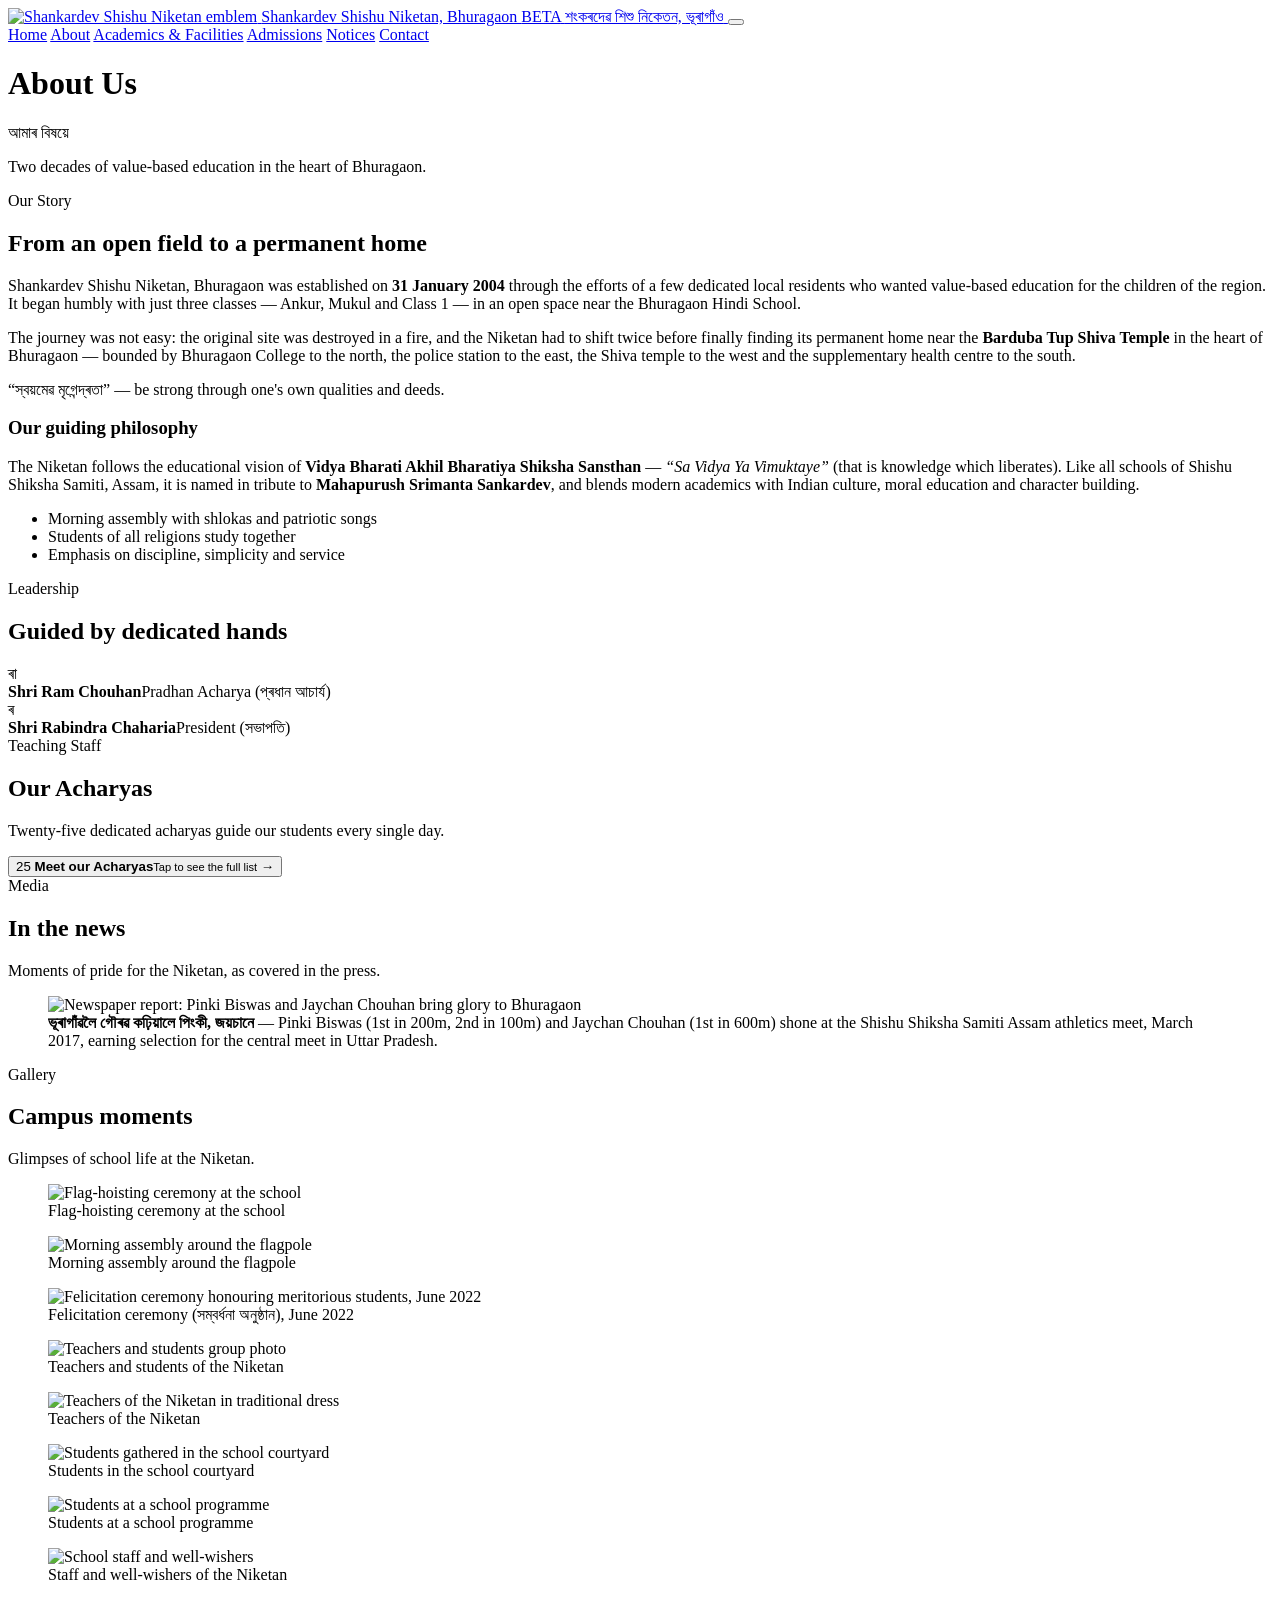
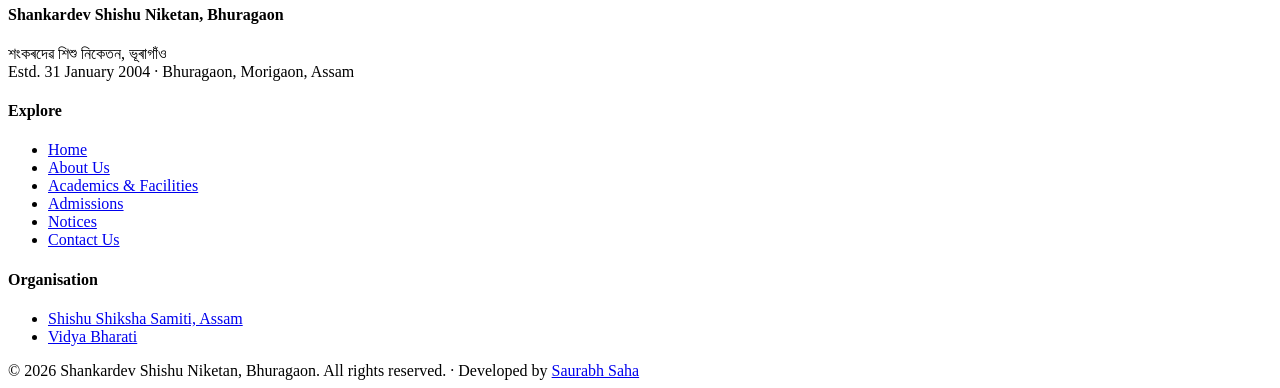
==== about.html @ 1b581ecf "Beta copy: about.html" ====
<!DOCTYPE html>
<html lang="en">
<head>
<meta charset="UTF-8">
<meta name="viewport" content="width=device-width, initial-scale=1.0">
<title>About Us — Shankardev Shishu Niketan, Bhuragaon</title>
<meta name="description" content="History and philosophy of Shankardev Shishu Niketan, Bhuragaon — established 31 January 2004, run by Shishu Shiksha Samiti, Assam.">
<link rel="icon" href="images/logo.png">
<link rel="manifest" href="manifest.json">
<meta name="theme-color" content="#16345f">
<link rel="apple-touch-icon" href="images/icon-apple-touch.png">
<link rel="stylesheet" href="styles.css">
</head>
<body>

<header>
  <div class="hbar">
    <a class="brand" href="index.html">
      <img src="images/logo.png" alt="Shankardev Shishu Niketan emblem">
      <span class="hname">
        <span class="en">Shankardev Shishu Niketan, Bhuragaon <span class="beta-badge">BETA</span></span>
        <span class="as">শংকৰদেৱ শিশু নিকেতন, ভূৰাগাঁও</span>
      </span>
    </a>
    <button id="menuBtn" aria-label="Menu"><span></span><span></span><span></span></button>
    <nav id="nav">
      <a href="index.html">Home</a>
      <a href="about.html" class="active">About</a>
      <a href="academics.html">Academics &amp; Facilities</a>
      <a href="admissions.html">Admissions</a>
      <a href="notices.html">Notices</a>
      <a href="contact.html">Contact</a>
    </nav>
  </div>
</header>

<div class="page-hero">
  <h1>About Us</h1>
  <div class="as">আমাৰ বিষয়ে</div>
  <p class="sub">Two decades of value-based education in the heart of Bhuragaon.</p>
</div>

<section>
  <div class="wrap">
    <div class="kicker">Our Story</div>
    <h2 class="stitle">From an open field to a permanent home</h2>
    <div class="cols">
      <div>
        <p>Shankardev Shishu Niketan, Bhuragaon was established on <b>31 January 2004</b> through the efforts of a few dedicated local residents who wanted value-based education for the children of the region. It began humbly with just three classes — Ankur, Mukul and Class 1 — in an open space near the Bhuragaon Hindi School.</p>
        <p style="margin-top:14px;">The journey was not easy: the original site was destroyed in a fire, and the Niketan had to shift twice before finally finding its permanent home near the <b>Barduba Tup Shiva Temple</b> in the heart of Bhuragaon — bounded by Bhuragaon College to the north, the police station to the east, the Shiva temple to the west and the supplementary health centre to the south.</p>
        <div class="quote">“<span class="as">স্বয়মেৱ মৃগেন্দ্ৰতা</span>” — be strong through one's own qualities and deeds.</div>
      </div>
      <div class="card">
        <h3>Our guiding philosophy</h3>
        <p>The Niketan follows the educational vision of <b>Vidya Bharati Akhil Bharatiya Shiksha Sansthan</b> — <i>“Sa Vidya Ya Vimuktaye”</i> (that is knowledge which liberates). Like all schools of Shishu Shiksha Samiti, Assam, it is named in tribute to <b>Mahapurush Srimanta Sankardev</b>, and blends modern academics with Indian culture, moral education and character building.</p>
        <ul>
          <li>Morning assembly with shlokas and patriotic songs</li>
          <li>Students of all religions study together</li>
          <li>Emphasis on discipline, simplicity and service</li>
        </ul>
      </div>
    </div>
  </div>
</section>

<section class="alt">
  <div class="wrap">
    <div class="kicker">Leadership</div>
    <h2 class="stitle">Guided by dedicated hands</h2>
    <div class="people">
      <div class="person"><div class="avatar">ৰা</div><b>Shri Ram Chouhan</b><span>Pradhan Acharya (প্ৰধান আচাৰ্য)</span></div>
      <div class="person"><div class="avatar">ৰ</div><b>Shri Rabindra Chaharia</b><span>President (সভাপতি)</span></div>
    </div>
  </div>
</section>

<section>
  <div class="wrap">
    <div class="kicker">Teaching Staff</div>
    <h2 class="stitle">Our Acharyas</h2>
    <p class="lede">Twenty-five dedicated acharyas guide our students every single day.</p>
    <button class="staff-box" id="staffBox" aria-haspopup="dialog">
      <span class="staff-count">25</span>
      <span class="staff-text"><b>Meet our Acharyas</b><small>Tap to see the full list</small></span>
      <span class="warrow" aria-hidden="true">&rarr;</span>
    </button>
  </div>
</section>

<div class="modal" id="staffModal" role="dialog" aria-modal="true" aria-label="Our Acharyas" hidden>
  <div class="modal-card">
    <div class="modal-head">
      <h3>Our Acharyas <span class="as">আচাৰ্যসকল</span></h3>
      <button class="modal-x" id="staffClose" aria-label="Close">&times;</button>
    </div>
    <ol class="staff-list">
      <li>Shri Dipankar Das</li>
      <li>Shri Rupam Bora</li>
      <li>Smt. Priyanka Baruah</li>
      <li>Shri Jiten Deka</li>
      <li>Smt. Gitanjali Das</li>
      <li>Shri Manash Kalita</li>
      <li>Smt. Mamoni Saikia</li>
      <li>Shri Bhaskar Hazarika</li>
      <li>Smt. Runjun Bora</li>
      <li>Shri Partha Sarmah</li>
      <li>Smt. Parishmita Deka</li>
      <li>Shri Nayan Barman</li>
      <li>Smt. Bornali Kalita</li>
      <li>Shri Kuldeep Nath</li>
      <li>Smt. Jyotirmoyee Hazarika</li>
      <li>Shri Sanjib Medhi</li>
      <li>Smt. Chandana Sarmah</li>
      <li>Shri Diganta Talukdar</li>
      <li>Smt. Rima Barman</li>
      <li>Shri Rituraj Choudhury</li>
      <li>Smt. Karabi Nath</li>
      <li>Shri Abhijit Kakati</li>
      <li>Shri Mrinal Dutta</li>
      <li>Smt. Pallabi Phukan</li>
      <li>Shri Debajit Gogoi</li>
    </ol>
  </div>
</div>

<section class="alt">
  <div class="wrap">
    <div class="kicker">Media</div>
    <h2 class="stitle">In the news</h2>
    <p class="lede">Moments of pride for the Niketan, as covered in the press.</p>
    <div class="media-grid">
      <figure class="media-card">
        <img src="images/media-sports-2017.jpg" alt="Newspaper report: Pinki Biswas and Jaychan Chouhan bring glory to Bhuragaon" loading="lazy">
        <figcaption><b>ভূৰাগাঁৱলৈ গৌৰৱ কঢ়িয়ালে পিংকী, জয়চানে</b> — Pinki Biswas (1st in 200m, 2nd in 100m) and Jaychan Chouhan (1st in 600m) shone at the Shishu Shiksha Samiti Assam athletics meet, March 2017, earning selection for the central meet in Uttar Pradesh.</figcaption>
      </figure>
    </div>
  </div>
</section>

<section>
  <div class="wrap">
    <div class="kicker">Gallery</div>
    <h2 class="stitle">Campus moments</h2>
    <p class="lede">Glimpses of school life at the Niketan.</p>
    <div class="gallery-grid">
      <figure>
        <img src="images/gallery-1.jpg" alt="Flag-hoisting ceremony at the school" loading="lazy">
        <figcaption>Flag-hoisting ceremony at the school</figcaption>
      </figure>
      <figure>
        <img src="images/gallery-2.jpg" alt="Morning assembly around the flagpole" loading="lazy">
        <figcaption>Morning assembly around the flagpole</figcaption>
      </figure>
      <figure>
        <img src="images/gallery-3.jpg" alt="Felicitation ceremony honouring meritorious students, June 2022" loading="lazy">
        <figcaption>Felicitation ceremony (<span class="as">সম্বর্ধনা অনুষ্ঠান</span>), June 2022</figcaption>
      </figure>
      <figure>
        <img src="images/gallery-4.jpg" alt="Teachers and students group photo" loading="lazy">
        <figcaption>Teachers and students of the Niketan</figcaption>
      </figure>
      <figure>
        <img src="images/gallery-5.jpg" alt="Teachers of the Niketan in traditional dress" loading="lazy">
        <figcaption>Teachers of the Niketan</figcaption>
      </figure>
      <figure>
        <img src="images/gallery-6.jpg" alt="Students gathered in the school courtyard" loading="lazy">
        <figcaption>Students in the school courtyard</figcaption>
      </figure>
      <figure>
        <img src="images/gallery-7.jpg" alt="Students at a school programme" loading="lazy">
        <figcaption>Students at a school programme</figcaption>
      </figure>
      <figure>
        <img src="images/gallery-8.jpg" alt="School staff and well-wishers" loading="lazy">
        <figcaption>Staff and well-wishers of the Niketan</figcaption>
      </figure>
    </div>
  </div>
</section>

<footer>
  <div class="wrap">
    <div>
      <h4>Shankardev Shishu Niketan, Bhuragaon</h4>
      <p><span class="as">শংকৰদেৱ শিশু নিকেতন, ভূৰাগাঁও</span><br>
      Estd. 31 January 2004 · Bhuragaon, Morigaon, Assam</p>
    </div>
    <div>
      <h4>Explore</h4>
      <ul>
        <li><a href="index.html">Home</a></li>
        <li><a href="about.html">About Us</a></li>
        <li><a href="academics.html">Academics &amp; Facilities</a></li>
        <li><a href="admissions.html">Admissions</a></li>
        <li><a href="notices.html">Notices</a></li>
        <li><a href="contact.html">Contact Us</a></li>
      </ul>
    </div>
    <div>
      <h4>Organisation</h4>
      <ul>
        <li><a href="https://sssassam.com/" target="_blank" rel="noopener">Shishu Shiksha Samiti, Assam</a></li>
        <li><a href="https://vidyabharti.net/" target="_blank" rel="noopener">Vidya Bharati</a></li>
      </ul>
    </div>
  </div>
  <div class="fbot">
    <span>© 2026 Shankardev Shishu Niketan, Bhuragaon. All rights reserved. · Developed by <a href="https://github.com/sauravhhh" target="_blank" rel="noopener">Saurabh Saha</a></span>
  </div>
</footer>

<script>
var menuBtn=document.getElementById("menuBtn"),nav=document.getElementById("nav");
menuBtn.onclick=function(){
  menuBtn.classList.add("anim");
  var open=nav.classList.toggle("open");
  menuBtn.classList.toggle("open",open);
  if(open){
    var r=menuBtn.getBoundingClientRect();
    nav.style.setProperty("--cx",(r.left+r.width/2)+"px");
    nav.style.setProperty("--cy",(r.top+r.height/2)+"px");
    document.body.style.overflow="hidden";
  }else{document.body.style.overflow="";}
};
nav.querySelectorAll("a").forEach(function(a){a.addEventListener("click",function(){nav.classList.remove("open");menuBtn.classList.remove("open");document.body.style.overflow="";});});
</script>
<script>
if("serviceWorker" in navigator){window.addEventListener("load",()=>navigator.serviceWorker.register("sw.js").catch(()=>{}));}
</script>
<div id="scrollProgress"></div>
<script>
(function(){
  var bar = document.getElementById('scrollProgress');
  function upd(){
    var h = document.documentElement;
    var max = h.scrollHeight - h.clientHeight;
    bar.style.width = (max > 0 ? (h.scrollTop / max) * 100 : 0) + '%';
  }
  window.addEventListener('scroll', upd, {passive:true});
  window.addEventListener('resize', upd);
  upd();
})();
</script>
<script>
(function(){
  var box = document.getElementById('staffBox');
  if(!box) return;
  var modal = document.getElementById('staffModal');
  var x = document.getElementById('staffClose');
  function open(){ modal.hidden = false; document.body.style.overflow = 'hidden'; x.focus(); }
  function close(){ modal.hidden = true; document.body.style.overflow = ''; box.focus(); }
  box.addEventListener('click', open);
  x.addEventListener('click', close);
  modal.addEventListener('click', function(e){ if(e.target === modal) close(); });
  document.addEventListener('keydown', function(e){ if(e.key === 'Escape' && !modal.hidden) close(); });
})();
</script>
</body>
</html>
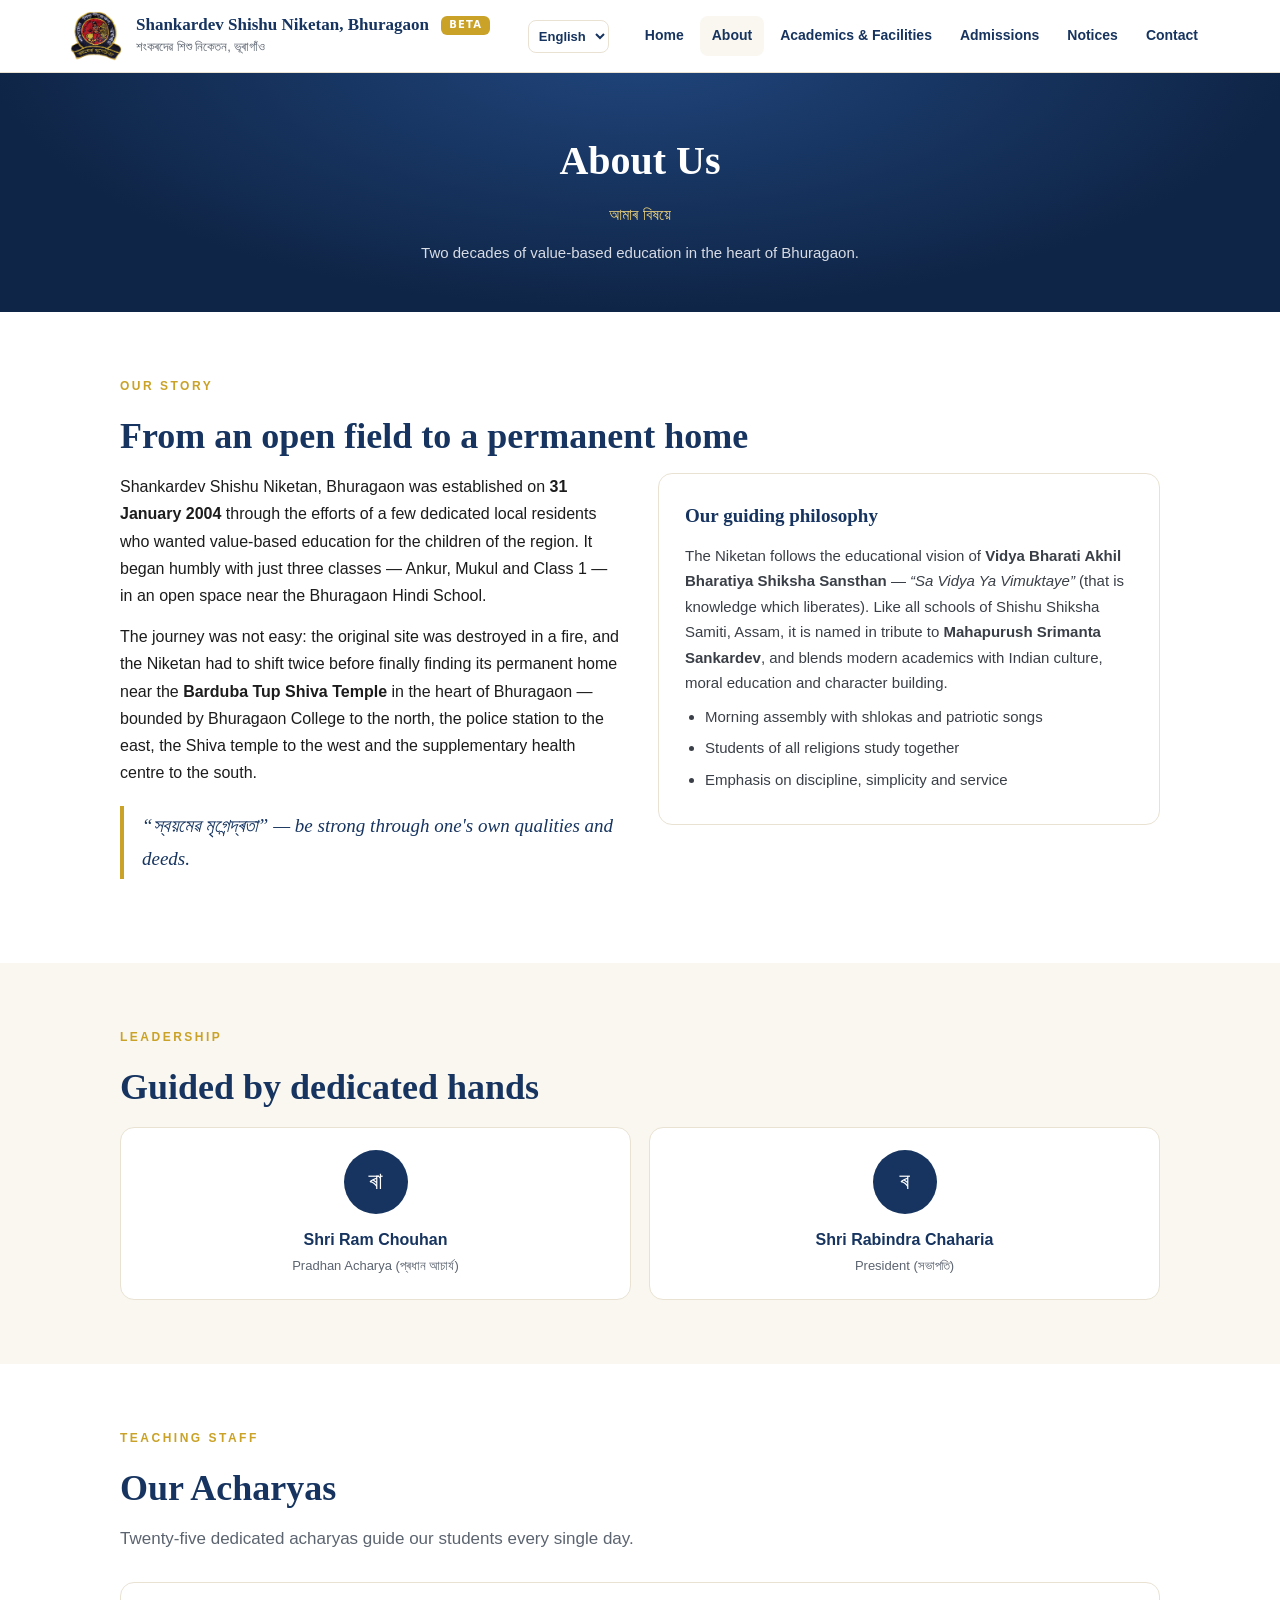
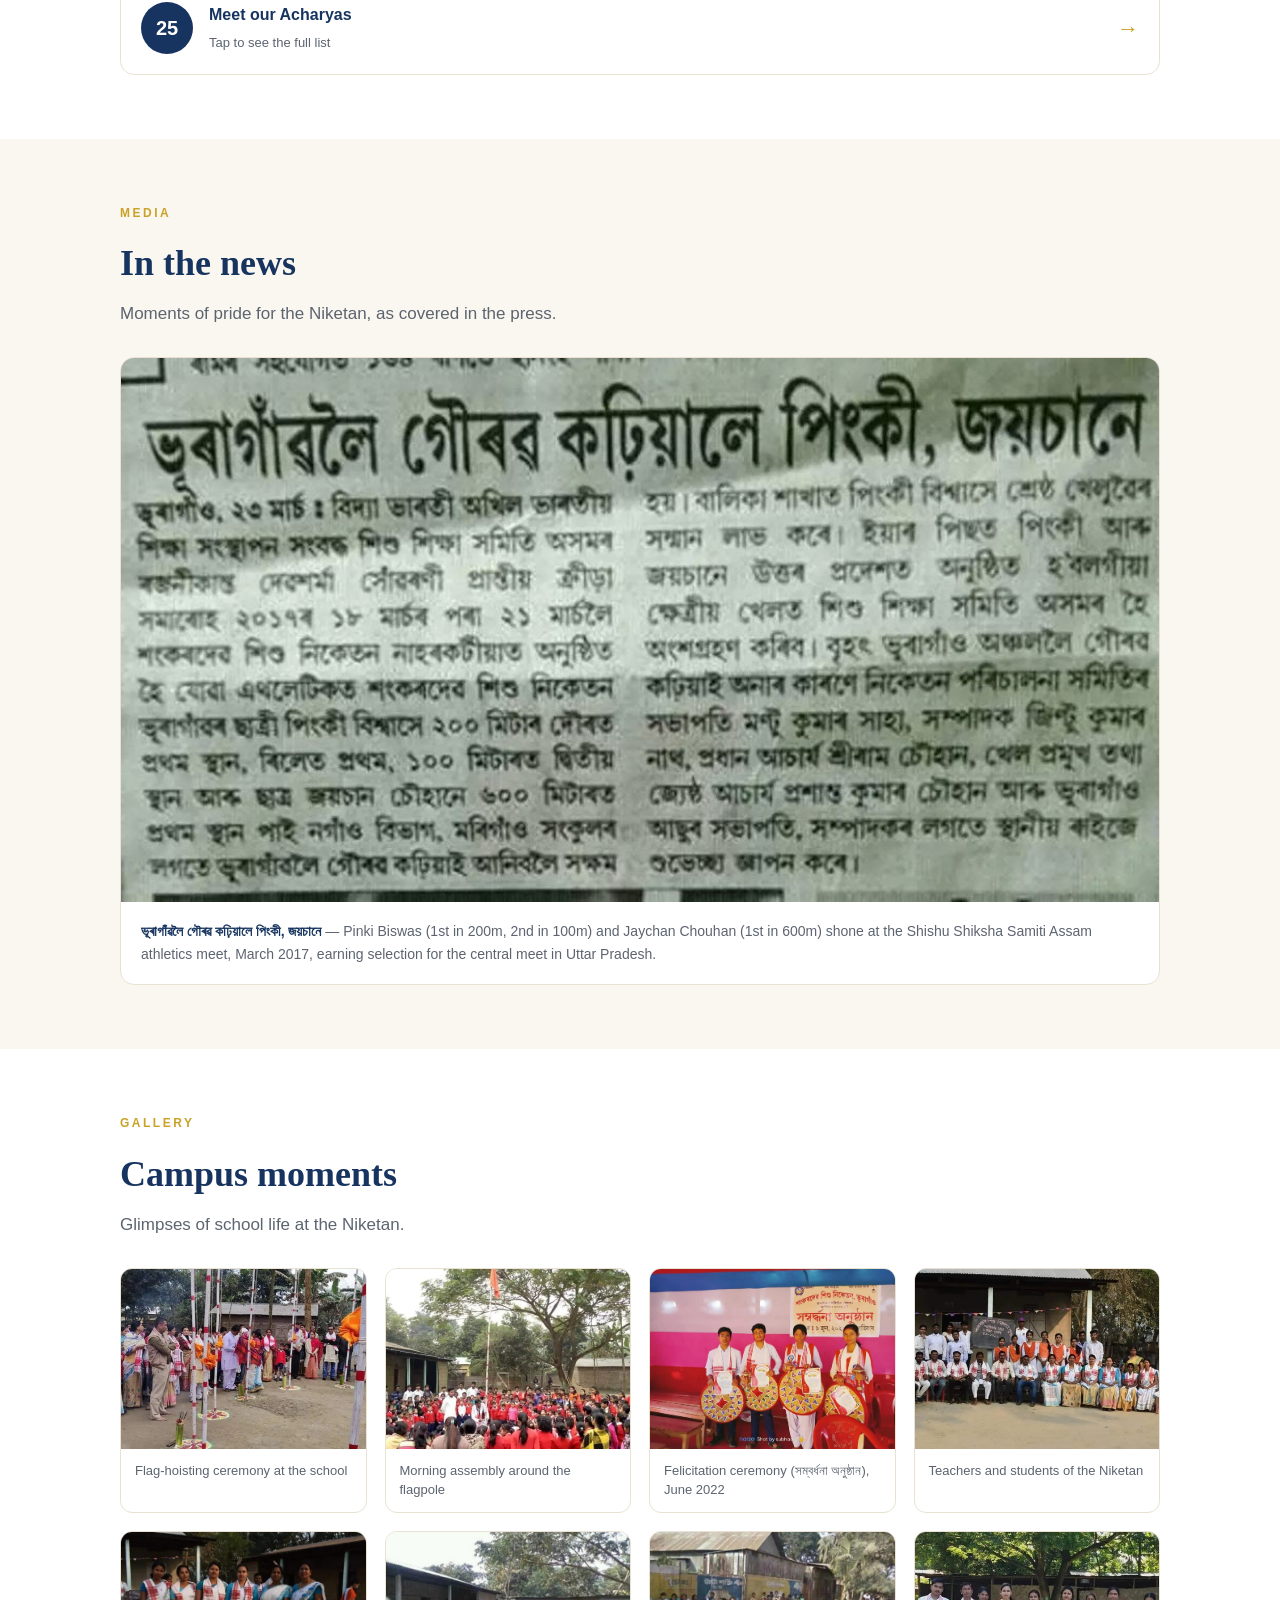
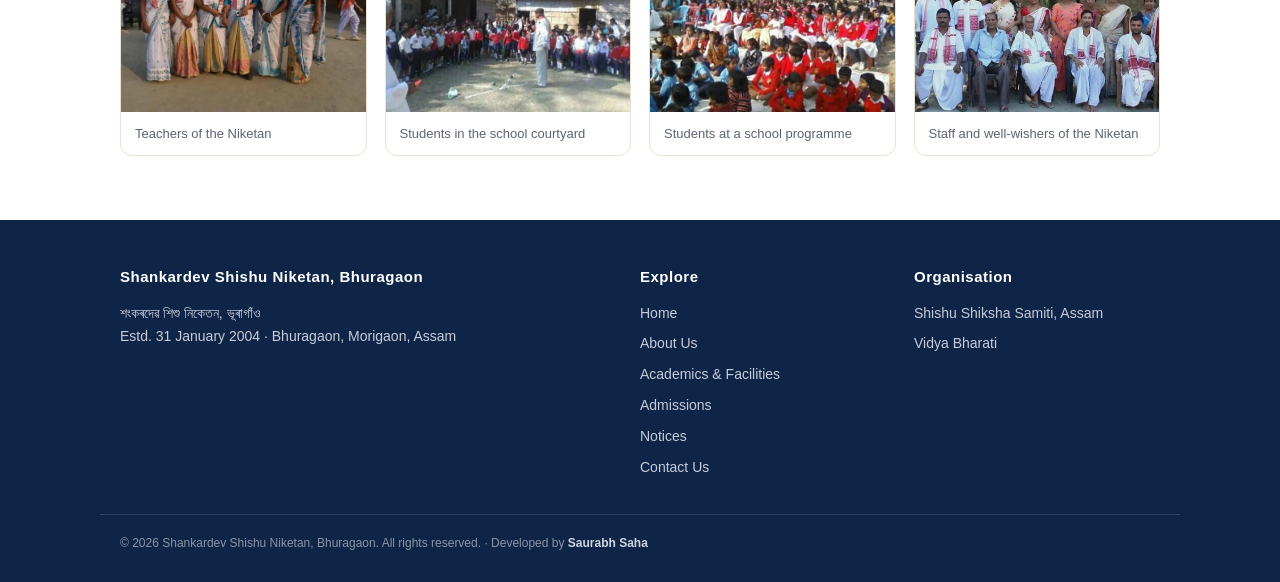
==== commit 43287c14: "Beta i18n: about.html" ====
--- a/about.html
+++ b/about.html
@@ -22,28 +22,29 @@
         <span class="as">শংকৰদেৱ শিশু নিকেতন, ভূৰাগাঁও</span>
       </span>
     </a>
+    <select id="langSel" aria-label="Language"><option value="en">English</option><option value="as">অসমীয়া</option><option value="bn">বাংলা</option><option value="hi">हिन्दी</option></select>
     <button id="menuBtn" aria-label="Menu"><span></span><span></span><span></span></button>
     <nav id="nav">
-      <a href="index.html">Home</a>
-      <a href="about.html" class="active">About</a>
-      <a href="academics.html">Academics &amp; Facilities</a>
-      <a href="admissions.html">Admissions</a>
-      <a href="notices.html">Notices</a>
-      <a href="contact.html">Contact</a>
+      <a href="index.html" data-i18n="nav_home">Home</a>
+      <a href="about.html" class="active" data-i18n="nav_about">About</a>
+      <a href="academics.html" data-i18n="nav_academics">Academics &amp; Facilities</a>
+      <a href="admissions.html" data-i18n="nav_admissions">Admissions</a>
+      <a href="notices.html" data-i18n="nav_notices">Notices</a>
+      <a href="contact.html" data-i18n="nav_contact">Contact</a>
     </nav>
   </div>
 </header>
 
 <div class="page-hero">
-  <h1>About Us</h1>
+  <h1 data-i18n="pg_about">About Us</h1>
   <div class="as">আমাৰ বিষয়ে</div>
   <p class="sub">Two decades of value-based education in the heart of Bhuragaon.</p>
 </div>
 
 <section>
   <div class="wrap">
-    <div class="kicker">Our Story</div>
-    <h2 class="stitle">From an open field to a permanent home</h2>
+    <div class="kicker" data-i18n="k_story">Our Story</div>
+    <h2 class="stitle" data-i18n="t_story">From an open field to a permanent home</h2>
     <div class="cols">
       <div>
         <p>Shankardev Shishu Niketan, Bhuragaon was established on <b>31 January 2004</b> through the efforts of a few dedicated local residents who wanted value-based education for the children of the region. It began humbly with just three classes — Ankur, Mukul and Class 1 — in an open space near the Bhuragaon Hindi School.</p>
@@ -65,8 +66,8 @@
 
 <section class="alt">
   <div class="wrap">
-    <div class="kicker">Leadership</div>
-    <h2 class="stitle">Guided by dedicated hands</h2>
+    <div class="kicker" data-i18n="k_leadership">Leadership</div>
+    <h2 class="stitle" data-i18n="t_leadership">Guided by dedicated hands</h2>
     <div class="people">
       <div class="person"><div class="avatar">ৰা</div><b>Shri Ram Chouhan</b><span>Pradhan Acharya (প্ৰধান আচাৰ্য)</span></div>
       <div class="person"><div class="avatar">ৰ</div><b>Shri Rabindra Chaharia</b><span>President (সভাপতি)</span></div>
@@ -76,8 +77,8 @@
 
 <section>
   <div class="wrap">
-    <div class="kicker">Teaching Staff</div>
-    <h2 class="stitle">Our Acharyas</h2>
+    <div class="kicker" data-i18n="k_staff">Teaching Staff</div>
+    <h2 class="stitle" data-i18n="t_staff">Our Acharyas</h2>
     <p class="lede">Twenty-five dedicated acharyas guide our students every single day.</p>
     <button class="staff-box" id="staffBox" aria-haspopup="dialog">
       <span class="staff-count">25</span>
@@ -125,8 +126,8 @@
 
 <section class="alt">
   <div class="wrap">
-    <div class="kicker">Media</div>
-    <h2 class="stitle">In the news</h2>
+    <div class="kicker" data-i18n="k_media">Media</div>
+    <h2 class="stitle" data-i18n="t_media">In the news</h2>
     <p class="lede">Moments of pride for the Niketan, as covered in the press.</p>
     <div class="media-grid">
       <figure class="media-card">
@@ -139,8 +140,8 @@
 
 <section>
   <div class="wrap">
-    <div class="kicker">Gallery</div>
-    <h2 class="stitle">Campus moments</h2>
+    <div class="kicker" data-i18n="k_gallery">Gallery</div>
+    <h2 class="stitle" data-i18n="t_gallery">Campus moments</h2>
     <p class="lede">Glimpses of school life at the Niketan.</p>
     <div class="gallery-grid">
       <figure>
@@ -187,18 +188,18 @@
       Estd. 31 January 2004 · Bhuragaon, Morigaon, Assam</p>
     </div>
     <div>
-      <h4>Explore</h4>
+      <h4 data-i18n="foot_explore">Explore</h4>
       <ul>
-        <li><a href="index.html">Home</a></li>
-        <li><a href="about.html">About Us</a></li>
-        <li><a href="academics.html">Academics &amp; Facilities</a></li>
-        <li><a href="admissions.html">Admissions</a></li>
-        <li><a href="notices.html">Notices</a></li>
-        <li><a href="contact.html">Contact Us</a></li>
+        <li><a href="index.html" data-i18n="nav_home">Home</a></li>
+        <li><a href="about.html" data-i18n="foot_about_us">About Us</a></li>
+        <li><a href="academics.html" data-i18n="nav_academics">Academics &amp; Facilities</a></li>
+        <li><a href="admissions.html" data-i18n="nav_admissions">Admissions</a></li>
+        <li><a href="notices.html" data-i18n="nav_notices">Notices</a></li>
+        <li><a href="contact.html" data-i18n="foot_contact_us">Contact Us</a></li>
       </ul>
     </div>
     <div>
-      <h4>Organisation</h4>
+      <h4 data-i18n="foot_org">Organisation</h4>
       <ul>
         <li><a href="https://sssassam.com/" target="_blank" rel="noopener">Shishu Shiksha Samiti, Assam</a></li>
         <li><a href="https://vidyabharti.net/" target="_blank" rel="noopener">Vidya Bharati</a></li>
@@ -206,7 +207,7 @@
     </div>
   </div>
   <div class="fbot">
-    <span>© 2026 Shankardev Shishu Niketan, Bhuragaon. All rights reserved. · Developed by <a href="https://github.com/sauravhhh" target="_blank" rel="noopener">Saurabh Saha</a></span>
+    <span>© 2026 Shankardev Shishu Niketan, Bhuragaon. All rights reserved. · <span data-i18n="foot_dev">Developed by</span> <a href="https://github.com/sauravhhh" target="_blank" rel="noopener">Saurabh Saha</a></span>
   </div>
 </footer>
 
@@ -256,5 +257,6 @@
   document.addEventListener('keydown', function(e){ if(e.key === 'Escape' && !modal.hidden) close(); });
 })();
 </script>
+<script src="i18n.js"></script>
 </body>
 </html>
--- a/styles.css
+++ b/styles.css
@@ -0,0 +1,267 @@
+:root{
+  --navy:#16345f; --navy-dark:#0f2547; --gold:#c9a227; --gold-light:#e8cf7a;
+  --cream:#faf7f0; --ink:#1c1c1c; --muted:#5c6470; --line:#e9e2d3;
+}
+*{margin:0;padding:0;box-sizing:border-box;-webkit-tap-highlight-color:transparent;}
+html{scroll-behavior:smooth;}
+body{font-family:-apple-system,BlinkMacSystemFont,"Segoe UI",Roboto,"Noto Sans",Helvetica,Arial,sans-serif;color:var(--ink);line-height:1.7;background:#fff;}
+h1,h2,h3,.serif{font-family:Georgia,"Times New Roman","Noto Serif",serif;}
+.as{font-family:"Noto Sans Bengali","Noto Sans",sans-serif;}
+a{color:inherit;}
+.wrap{max-width:1080px;margin:0 auto;padding:0 20px;}
+
+/* header */
+header{position:sticky;top:0;z-index:50;background:#fff;border-bottom:1px solid var(--line);}
+.hbar{display:flex;align-items:center;gap:14px;padding:10px 20px;max-width:1180px;margin:0 auto;}
+.brand{display:flex;align-items:center;gap:14px;text-decoration:none;flex:1;min-width:0;}
+.brand img{width:52px;height:52px;object-fit:contain;flex-shrink:0;}
+.hname{min-width:0;}
+.hname .en{display:block;font-family:Georgia,serif;font-weight:700;font-size:17px;color:var(--navy);line-height:1.25;white-space:nowrap;overflow:hidden;text-overflow:ellipsis;}
+.hname .as{display:block;font-size:13px;color:var(--muted);}
+nav{display:flex;gap:4px;}
+nav a{text-decoration:none;font-size:14px;font-weight:600;color:var(--navy);padding:8px 12px;border-radius:8px;white-space:nowrap;}
+nav a:hover{background:var(--cream);}
+nav a.active{background:var(--cream);}
+#menuBtn{display:none;background:none;border:1px solid var(--line);border-radius:8px;width:42px;height:36px;cursor:pointer;position:relative;z-index:2;}
+#menuBtn span{position:absolute;left:10px;right:10px;height:2px;background:var(--navy);border-radius:2px;}
+#menuBtn span:nth-child(1){top:11px;}
+#menuBtn span:nth-child(2){top:17px;}
+#menuBtn span:nth-child(3){top:23px;}
+/* staged morph, Lottie-style: bars converge to center, then bloom into an X.
+   Animations are gated behind .anim so nothing plays on page load. */
+#menuBtn.anim span:nth-child(1){animation:mbTopClose .55s ease-in-out forwards;}
+#menuBtn.anim span:nth-child(2){animation:mbMidClose .55s ease-in-out forwards;}
+#menuBtn.anim span:nth-child(3){animation:mbBotClose .55s ease-in-out forwards;}
+#menuBtn.anim.open span:nth-child(1){animation:mbTopOpen .55s ease-in-out forwards;}
+#menuBtn.anim.open span:nth-child(2){animation:mbMidOpen .55s ease-in-out forwards;}
+#menuBtn.anim.open span:nth-child(3){animation:mbBotOpen .55s ease-in-out forwards;}
+@keyframes mbTopOpen{0%{top:11px;transform:rotate(0deg) scaleX(1);}40%{top:17px;transform:rotate(0deg) scaleX(1);}100%{top:17px;transform:rotate(45deg) scaleX(1.45);}}
+@keyframes mbTopClose{0%{top:17px;transform:rotate(45deg) scaleX(1.45);}60%{top:17px;transform:rotate(0deg) scaleX(1);}100%{top:11px;transform:rotate(0deg) scaleX(1);}}
+@keyframes mbBotOpen{0%{top:23px;transform:rotate(0deg) scaleX(1);}40%{top:17px;transform:rotate(0deg) scaleX(1);}100%{top:17px;transform:rotate(-45deg) scaleX(1.45);}}
+@keyframes mbBotClose{0%{top:17px;transform:rotate(-45deg) scaleX(1.45);}60%{top:17px;transform:rotate(0deg) scaleX(1);}100%{top:23px;transform:rotate(0deg) scaleX(1);}}
+@keyframes mbMidOpen{0%{opacity:1;}40%,100%{opacity:0;}}
+@keyframes mbMidClose{0%,60%{opacity:0;}100%{opacity:1;}}
+#menuBtn.open{border-color:rgba(255,255,255,.4);}
+#menuBtn.open span{background:#fff;}
+@media(max-width:900px){
+  /* circular reveal menu: a circle blooms out from the menu button, links stagger in */
+  nav{position:fixed;inset:0;z-index:1;background:radial-gradient(1200px 600px at 50% -10%,#20457c 0%,var(--navy-dark) 65%);flex-direction:column;justify-content:center;align-items:center;gap:2px;padding:60px 24px;
+    clip-path:circle(0px at var(--cx,calc(100vw - 41px)) var(--cy,40px));
+    -webkit-clip-path:circle(0px at var(--cx,calc(100vw - 41px)) var(--cy,40px));
+    transition:clip-path .7s cubic-bezier(.76,0,.24,1),-webkit-clip-path .7s cubic-bezier(.76,0,.24,1);
+    pointer-events:none;}
+  nav.open{clip-path:circle(150% at var(--cx,calc(100vw - 41px)) var(--cy,40px));
+    -webkit-clip-path:circle(150% at var(--cx,calc(100vw - 41px)) var(--cy,40px));
+    pointer-events:auto;}
+  nav a{color:#fff;font-size:23px;font-family:Georgia,serif;font-weight:400;padding:10px 18px;opacity:0;transform:translateY(16px);transition:opacity .4s ease,transform .4s ease;}
+  nav.open a{opacity:1;transform:translateY(0);}
+  nav.open a:nth-child(1){transition-delay:.28s;}
+  nav.open a:nth-child(2){transition-delay:.34s;}
+  nav.open a:nth-child(3){transition-delay:.40s;}
+  nav.open a:nth-child(4){transition-delay:.46s;}
+  nav.open a:nth-child(5){transition-delay:.52s;}
+  nav.open a:nth-child(6){transition-delay:.58s;}
+  nav.open a:nth-child(7){transition-delay:.64s;}
+  nav a:hover{background:rgba(255,255,255,.1);}
+  nav a.active{background:rgba(201,162,39,.18);color:var(--gold-light);}
+  #menuBtn{display:block;}
+  .hname .en{font-size:15px;white-space:normal;line-height:1.35;}
+}
+
+/* hero (home) */
+.hero{background:radial-gradient(1200px 500px at 50% -10%,#20457c 0%,var(--navy-dark) 60%);color:#fff;text-align:center;padding:16px 20px 22px;position:relative;overflow:hidden;}
+.hero .est{margin-top:0;}
+.hero .cta{margin-top:16px;}
+.hero::before{content:"";position:absolute;inset:0;background:radial-gradient(circle at 20% 80%,rgba(201,162,39,.12),transparent 40%),radial-gradient(circle at 80% 20%,rgba(201,162,39,.10),transparent 40%);}
+.hero img{width:110px;height:110px;object-fit:contain;position:relative;}
+.hero .as{font-size:20px;color:var(--gold-light);margin-top:18px;position:relative;}
+.hero h1{font-size:clamp(30px,5vw,48px);margin:8px 0 6px;position:relative;letter-spacing:.3px;}
+.hero .motto{font-size:16px;color:#d8dce4;position:relative;}
+.hero .motto .as{color:var(--gold-light);font-size:17px;}
+.hero .est{display:inline-block;margin-top:18px;font-size:13px;letter-spacing:1.5px;color:var(--gold-light);border:1px solid rgba(201,162,39,.5);border-radius:20px;padding:6px 18px;position:relative;}
+.cta{margin-top:26px;display:flex;gap:12px;justify-content:center;flex-wrap:wrap;position:relative;}
+.btn{display:inline-block;text-decoration:none;font-weight:700;font-size:15px;padding:12px 28px;border-radius:10px;transition:transform .15s;}
+.btn.gold{background:var(--gold);color:#1c1c1c;}
+.btn.gold:hover{background:var(--gold-light);}
+.btn.ghost{border:1px solid rgba(255,255,255,.55);color:#fff;}
+.btn.ghost:hover{background:rgba(255,255,255,.12);}
+.btn.navy{background:var(--navy);color:#fff;}
+.btn.navy:hover{background:var(--navy-dark);}
+.btn:active{transform:scale(.97);}
+
+/* inner page hero */
+.page-hero{background:radial-gradient(1000px 400px at 50% -10%,#20457c 0%,var(--navy-dark) 65%);color:#fff;text-align:center;padding:54px 20px 46px;}
+.page-hero h1{font-size:clamp(28px,4.5vw,40px);}
+.page-hero .as{color:var(--gold-light);margin-top:6px;font-size:16px;}
+.page-hero .sub{color:#d8dce4;max-width:640px;margin:12px auto 0;font-size:15px;}
+
+/* stats */
+.stats{background:var(--gold);color:#1c1c1c;}
+.stats .wrap{display:grid;grid-template-columns:repeat(4,1fr);text-align:center;}
+.stat{padding:22px 8px;border-left:1px solid rgba(0,0,0,.12);}
+.stat:first-child{border-left:none;}
+.stat b{display:block;font-family:Georgia,serif;font-size:clamp(22px,3.4vw,34px);}
+.stat span{font-size:12px;letter-spacing:1px;text-transform:uppercase;font-weight:600;opacity:.75;}
+@media(max-width:640px){.stats .wrap{grid-template-columns:repeat(2,1fr);}.stat:nth-child(3){border-left:none;}.stat{border-top:1px solid rgba(0,0,0,.12);}.stat:nth-child(-n+2){border-top:none;}}
+
+section{padding:64px 0;}
+section.alt{background:var(--cream);}
+.kicker{font-size:12px;letter-spacing:2.5px;text-transform:uppercase;color:var(--gold);font-weight:700;margin-bottom:10px;}
+h2.stitle{font-size:clamp(26px,4vw,36px);color:var(--navy);margin-bottom:6px;}
+.lede{font-size:17px;color:var(--muted);max-width:720px;margin-bottom:28px;}
+.cols{display:grid;grid-template-columns:1fr 1fr;gap:36px;align-items:start;}
+@media(max-width:760px){.cols{grid-template-columns:1fr;}}
+.card{background:#fff;border:1px solid var(--line);border-radius:14px;padding:26px;}
+
+/* media subsection */
+.media-grid{display:grid;grid-template-columns:repeat(auto-fit,minmax(280px,1fr));gap:24px;margin-top:22px;}
+.media-card{margin:0;background:#fff;border:1px solid var(--line);border-radius:14px;overflow:hidden;}
+.media-card img{display:block;width:100%;height:auto;}
+.media-card figcaption{padding:18px 20px;font-size:14px;color:var(--muted);line-height:1.65;}
+.media-card figcaption b{color:var(--navy);}
+
+/* gallery subsection */
+.gallery-grid{display:grid;grid-template-columns:repeat(auto-fit,minmax(220px,1fr));gap:18px;margin-top:22px;}
+.gallery-grid figure{margin:0;background:#fff;border:1px solid var(--line);border-radius:12px;overflow:hidden;}
+.gallery-grid img{display:block;width:100%;height:180px;object-fit:cover;}
+.gallery-grid figcaption{padding:12px 14px;font-size:13px;color:var(--muted);line-height:1.5;}
+section.alt .card{box-shadow:0 4px 18px rgba(22,52,95,.06);}
+.card h3{font-size:19px;color:var(--navy);margin-bottom:10px;}
+.card p,.card li{font-size:15px;color:#3a3f47;}
+.card ul{padding-left:20px;margin-top:8px;}
+.card li{margin-bottom:6px;}
+.card .more{display:inline-block;margin-top:14px;font-weight:700;font-size:14px;color:var(--navy);text-decoration:none;}
+.card .more:hover{color:var(--gold);}
+.quote{border-left:4px solid var(--gold);padding:4px 0 4px 18px;margin:20px 0;font-family:Georgia,serif;font-size:19px;color:var(--navy);font-style:italic;}
+.people{display:grid;grid-template-columns:repeat(auto-fit,minmax(220px,1fr));gap:18px;margin-top:8px;}
+.person{background:#fff;border:1px solid var(--line);border-radius:14px;padding:22px;text-align:center;}
+.person .avatar{width:64px;height:64px;border-radius:50%;background:var(--navy);color:#fff;display:flex;align-items:center;justify-content:center;font-family:Georgia,serif;font-size:24px;margin:0 auto 12px;}
+.person b{font-size:16px;color:var(--navy);}
+.person span{display:block;font-size:13px;color:var(--muted);margin-top:2px;}
+.mapbox{border:1px solid var(--line);border-radius:14px;overflow:hidden;margin-top:8px;}
+.mapbox iframe{width:100%;height:340px;border:0;display:block;}
+.addr{font-size:15px;}
+.addr b{color:var(--navy);}
+.cta-band{background:var(--navy);color:#fff;text-align:center;padding:56px 20px;}
+.cta-band h2{margin-bottom:10px;font-size:clamp(24px,4vw,34px);}
+.cta-band p{color:#d8dce4;max-width:600px;margin:0 auto 24px;}
+footer{background:var(--navy-dark);color:#c6cdd9;padding:44px 0 28px;font-size:14px;}
+footer .wrap{display:grid;grid-template-columns:2fr 1fr 1fr;gap:28px;}
+@media(max-width:760px){footer .wrap{grid-template-columns:1fr;}}
+footer h4{color:#fff;font-size:15px;margin-bottom:12px;letter-spacing:.5px;}
+footer a{color:#c6cdd9;text-decoration:none;}
+footer a:hover{color:var(--gold-light);}
+footer ul{list-style:none;}
+footer li{margin-bottom:7px;}
+.fbot{max-width:1080px;margin:28px auto 0;padding:18px 20px 0;border-top:1px solid rgba(255,255,255,.14);font-size:12px;color:#8b95a7;}
+
+.notice{margin-bottom:18px}
+.motto-band{background:var(--cream);text-align:center;padding:64px 20px;}
+.motto-band .as-big{font-family:Georgia,serif;font-size:clamp(28px,5vw,44px);color:var(--navy);margin:10px 0 14px;}
+.motto-band p{color:var(--muted);max-width:560px;margin:0 auto;font-size:16px;font-style:italic;}
+.tcard{background:#fff;border:1px solid var(--line);border-radius:14px;padding:24px;}
+.tcard .tquote{font-family:Georgia,serif;font-size:16.5px;font-style:italic;color:var(--navy);line-height:1.65;}
+.tcard .twho{margin-top:14px;font-size:13.5px;color:var(--muted);font-weight:600;}
+.tcard .twho span{display:block;font-weight:400;font-size:12.5px;}
+.pmsg{display:grid;grid-template-columns:120px 1fr;gap:28px;align-items:start;margin-top:8px;}
+@media(max-width:640px){.pmsg{grid-template-columns:1fr;}}
+.pmsg .avatar{width:110px;height:110px;border-radius:50%;background:var(--navy);color:#fff;display:flex;align-items:center;justify-content:center;font-family:Georgia,serif;font-size:40px;}
+.pmsg .pphoto{width:150px;height:180px;object-fit:cover;object-position:top;border-radius:12px;border:1px solid var(--line);}
+.pmsg blockquote{font-family:Georgia,serif;font-size:17px;line-height:1.75;color:var(--navy);font-style:italic;}
+.pmsg .psign{margin-top:14px;font-size:14px;font-style:normal;font-family:inherit;}
+.pmsg .psign b{color:var(--navy);}
+.psign-sub{margin-top:6px;font-size:14px;color:var(--muted);}
+.ndate{display:inline-block;background:var(--navy);color:#fff;font-size:12.5px;font-weight:600;padding:4px 12px;border-radius:20px;margin-bottom:10px}
+.notice h3{margin-bottom:8px}
+
+/* admission enquiry form — professional */
+.adm-form{max-width:680px;margin:32px auto 0;background:#fff;border:1px solid var(--line);border-radius:6px;padding:40px 44px;box-shadow:0 2px 12px rgba(22,52,95,.05);}
+.adm-form .frow{display:grid;grid-template-columns:1fr 1fr;gap:0 32px;margin:0;}
+.adm-form .frow.full{grid-template-columns:1fr;}
+.adm-form .field{padding:16px 0;border-bottom:1px solid #eef0f2;}
+.adm-form label{display:block;font-size:11px;font-weight:700;color:var(--muted);margin-bottom:8px;letter-spacing:1.4px;text-transform:uppercase;}
+.adm-form label .req{color:#b3261e;}
+.adm-form input,.adm-form select,.adm-form textarea{width:100%;font:inherit;font-size:16px;color:var(--ink);background:transparent;border:none;border-radius:0;padding:4px 0;outline:none;transition:border-color .15s;}
+.adm-form input::placeholder,.adm-form textarea::placeholder{color:#b6bcc4;}
+.adm-form select{cursor:pointer;color:var(--ink);}
+.adm-form select:invalid{color:#b6bcc4;}
+.adm-form .field:focus-within{border-bottom-color:var(--navy);}
+.adm-form .field:focus-within label{color:var(--navy);}
+.adm-form .hp{position:absolute;left:-9999px;top:auto;width:1px;height:1px;overflow:hidden;}
+.adm-form button[type=submit]{width:100%;border:none;cursor:pointer;font:inherit;margin-top:28px;border-radius:6px;}
+.adm-form .fmsg{display:none;margin-top:20px;padding:14px 18px;border-radius:6px;font-size:15px;}
+.adm-form .fmsg.ok{display:block;background:#eef6ee;color:#256b25;border:1px solid #cfe6cf;}
+.adm-form .fmsg.err{display:block;background:#fdf0ef;color:#b3261e;border:1px solid #f3c9c4;}
+.adm-form button[disabled]{opacity:.6;cursor:wait;}
+@media(max-width:640px){.adm-form{padding:28px 22px;}.adm-form .frow{grid-template-columns:1fr;}}
+
+/* moving notice ticker */
+.ticker{background:var(--navy);color:#fff;overflow:hidden;white-space:nowrap;}
+.ticker-track{display:inline-flex;align-items:center;gap:0;padding:10px 0;animation:tick 12s linear infinite;will-change:transform;}
+.ticker:hover .ticker-track{animation-play-state:paused;}
+.ticker-track a{color:#fff;text-decoration:none;}
+.ticker-track a:hover{text-decoration:underline;}
+.ticker-track>span{display:inline-flex;align-items:center;}
+.titem{padding:0 26px;font-size:14px;font-weight:600;letter-spacing:.3px;}
+.tdot{color:var(--gold);font-size:14px;}
+.pdflink{display:inline-block;margin-top:6px;font-size:14px;font-weight:700;color:var(--navy);text-decoration:none;border:1px solid var(--line);border-radius:8px;padding:8px 16px;background:var(--cream);}
+.pdflink:hover{background:var(--gold-light);}
+.notice .ndate{font-size:12px;letter-spacing:1.5px;text-transform:uppercase;color:var(--gold);font-weight:700;margin-bottom:6px;}
+@keyframes tick{from{transform:translateX(0);}to{transform:translateX(-50%);}}
+@media(prefers-reduced-motion:reduce){.ticker-track{animation:none;}}
+.fbot a{color:#cfd6e2;text-decoration:none;font-weight:600;}
+.fbot a:hover{color:#fff;text-decoration:underline;}
+.weblinks{display:flex;flex-direction:column;gap:12px;margin-top:14px;}
+.weblink{display:flex;align-items:center;gap:14px;text-decoration:none;color:var(--ink);border:1px solid var(--line);border-radius:10px;padding:14px 18px;background:#fff;transition:border-color .15s,box-shadow .15s,transform .15s;}
+.weblink:hover{border-color:var(--navy);box-shadow:0 4px 14px rgba(22,52,95,.08);transform:translateY(-1px);}
+.wicon{display:flex;align-items:center;justify-content:center;width:40px;height:40px;border-radius:50%;background:var(--cream);color:var(--navy);flex-shrink:0;}
+.weblink:hover .wicon{background:var(--navy);color:#fff;}
+.wtext{display:flex;flex-direction:column;flex:1;line-height:1.4;}
+.wtext b{font-size:15px;}
+.wtext small{font-size:12px;color:var(--muted);}
+.warrow{color:var(--muted);font-size:18px;transition:transform .15s;}
+.weblink:hover .warrow{transform:translateX(4px);color:var(--navy);}
+
+#scrollProgress{position:fixed;top:0;left:0;height:3px;width:0;background:var(--gold);z-index:60;}
+
+.glimpses{display:grid;grid-template-columns:repeat(3,1fr);gap:16px;margin-top:20px;}
+.glimpses figure{margin:0;}
+.glimpses img{width:100%;aspect-ratio:4/3;object-fit:cover;border-radius:12px;display:block;box-shadow:0 6px 18px rgba(15,37,71,.12);}
+.glimpses figcaption{font-size:13px;color:var(--muted);margin-top:8px;text-align:center;}
+.staff-box{display:flex;align-items:center;gap:16px;width:100%;text-align:left;background:#fff;border:1px solid var(--line);border-radius:14px;padding:18px 20px;cursor:pointer;margin-top:18px;font:inherit;color:inherit;}
+.staff-box:hover{border-color:var(--gold);}
+.staff-count{width:52px;height:52px;flex:0 0 52px;border-radius:50%;background:var(--navy);color:#fff;display:flex;align-items:center;justify-content:center;font-weight:700;font-size:20px;}
+.staff-text{flex:1;}
+.staff-text b{display:block;color:var(--navy);font-size:16px;}
+.staff-text small{color:var(--muted);font-size:13px;}
+.staff-box .warrow{color:var(--gold);font-size:22px;font-weight:700;}
+.modal{position:fixed;inset:0;z-index:100;background:rgba(15,37,71,.55);display:flex;align-items:center;justify-content:center;padding:20px;}
+.modal[hidden]{display:none;}
+.modal-card{background:#fff;border-radius:16px;max-width:560px;width:100%;max-height:82vh;display:flex;flex-direction:column;overflow:hidden;box-shadow:0 24px 60px rgba(0,0,0,.25);}
+.modal-head{display:flex;align-items:center;justify-content:space-between;padding:16px 20px;border-bottom:1px solid var(--line);}
+.modal-head h3{margin:0;color:var(--navy);font-size:19px;}
+.modal-head .as{color:var(--muted);font-weight:400;font-size:15px;}
+.modal-x{width:36px;height:36px;border-radius:50%;border:1px solid var(--line);background:#fff;font-size:20px;line-height:1;cursor:pointer;color:var(--navy);flex:0 0 36px;}
+.modal-x:hover{background:var(--cream);}
+.staff-list{margin:0;padding:18px 20px 22px 44px;overflow-y:auto;columns:2;column-gap:28px;font-size:15px;color:var(--ink);}
+.staff-list li{margin-bottom:10px;break-inside:avoid;}
+@media(max-width:560px){.staff-list{columns:1;}}
+
+.mcarousel{position:relative;overflow:hidden;background:#0f2547;touch-action:pan-y;margin:0;}
+.mcarousel .mc-slides{position:relative;height:56.25vw;max-height:480px;}
+.mcarousel .mc-slide{position:absolute;inset:0;opacity:0;transition:opacity .7s ease;}
+.mcarousel .mc-slide.active{opacity:1;}
+.mcarousel .mc-slide img{width:100%;height:100%;object-fit:cover;display:block;user-select:none;-webkit-user-select:none;}
+.mcarousel .mc-arrow{position:absolute;top:50%;transform:translateY(-50%);width:44px;height:60px;border:none;background:transparent;color:#fff;font-size:32px;font-weight:300;cursor:pointer;display:flex;align-items:center;justify-content:center;text-shadow:0 2px 10px rgba(0,0,0,.65);-webkit-tap-highlight-color:transparent;padding:0;}
+.mcarousel .mc-arrow:active{opacity:.65;}
+.mcarousel .mc-prev{left:12px;}
+.mcarousel .mc-next{right:12px;}
+.mcarousel .mc-indicators{position:absolute;bottom:12px;left:0;right:0;display:flex;justify-content:center;gap:8px;}
+.mcarousel .mc-ind{width:32px;height:5px;border:none;border-radius:3px;background:rgba(255,255,255,.45);cursor:pointer;padding:0;-webkit-tap-highlight-color:transparent;}
+.mcarousel .mc-ind.active{background:#fff;}
+@media(max-width:640px){.mcarousel .mc-slides{height:56.25vw;max-height:none;}}
+@media(max-width:640px){.glimpses{grid-template-columns:1fr;}}
+
+.beta-badge{display:inline-block;font-family:system-ui,sans-serif;font-size:10px;font-weight:800;letter-spacing:1.2px;color:#fff;background:#c9a227;border-radius:6px;padding:3px 8px;margin-left:8px;vertical-align:2px;}
+
+#langSel{border:1px solid var(--line);border-radius:8px;padding:7px 6px;font-size:13px;font-weight:600;color:var(--navy);background:#fff;margin-right:10px;max-width:110px;}
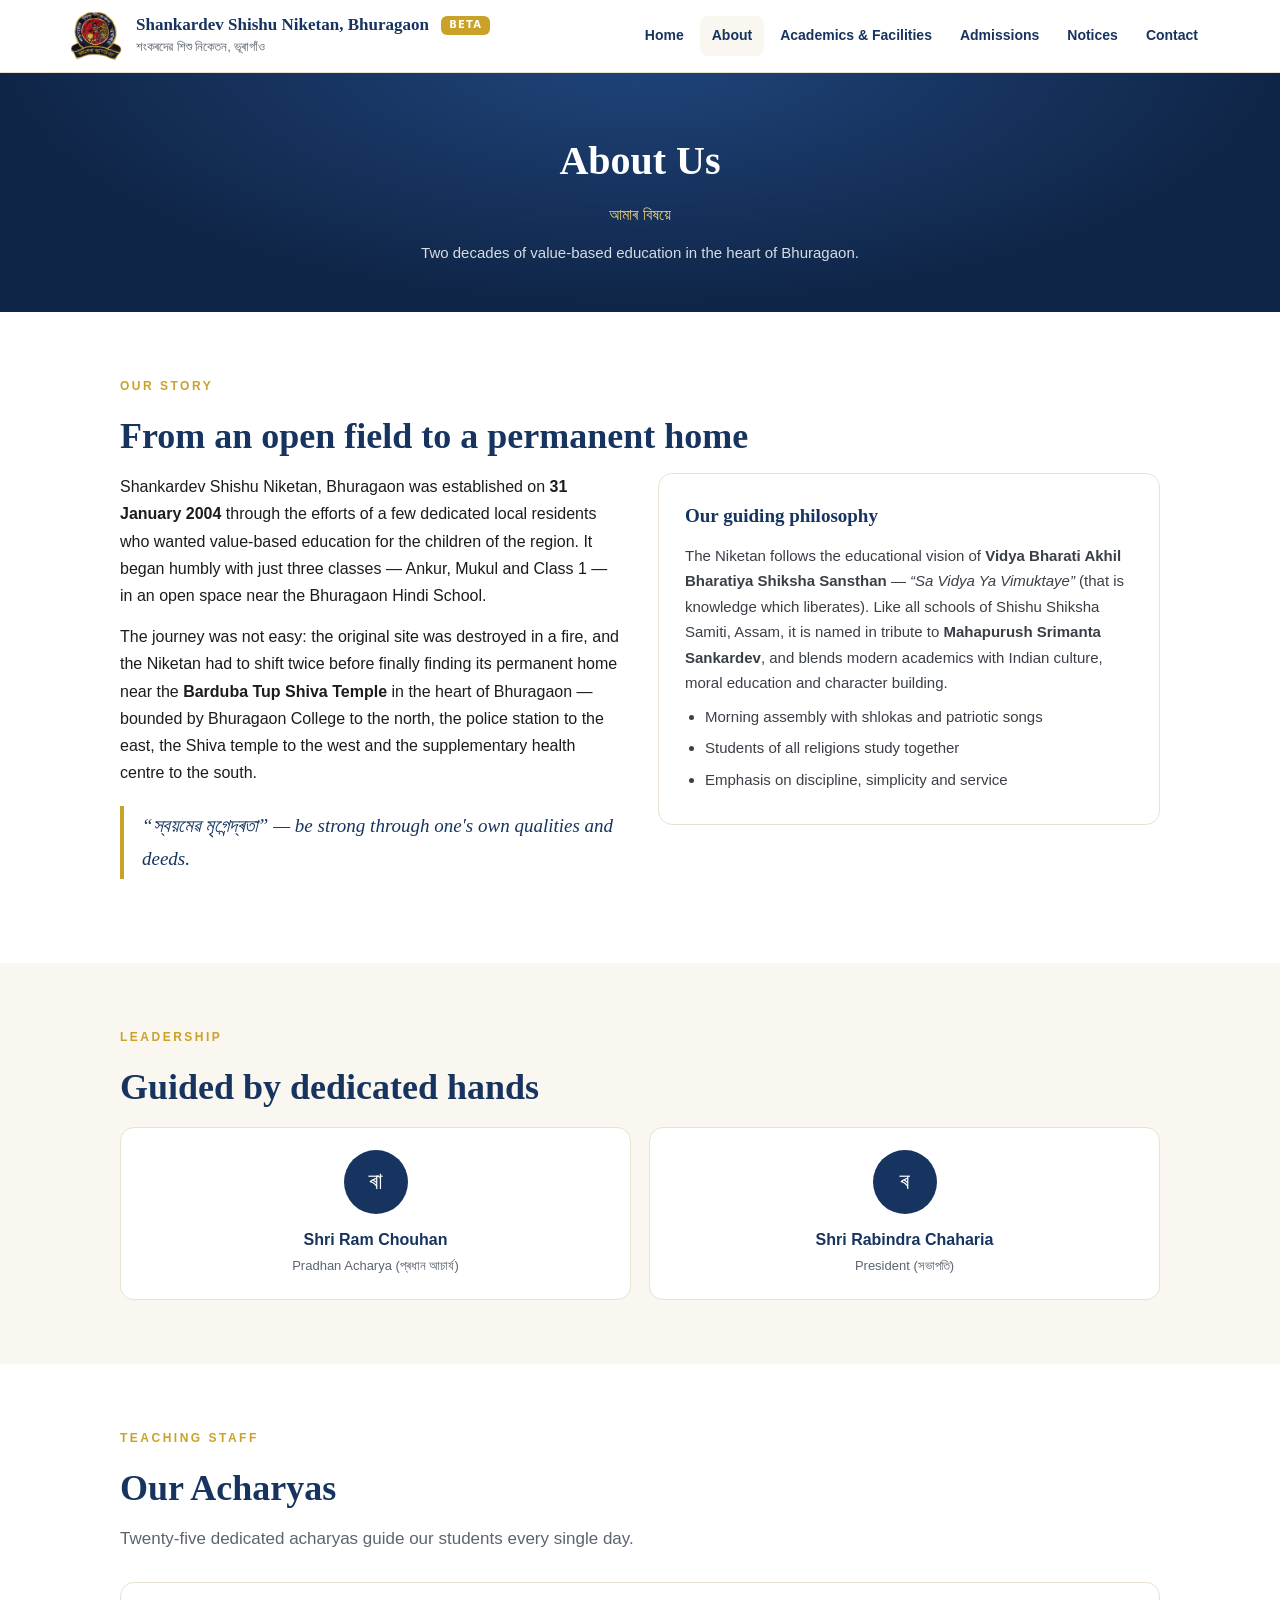
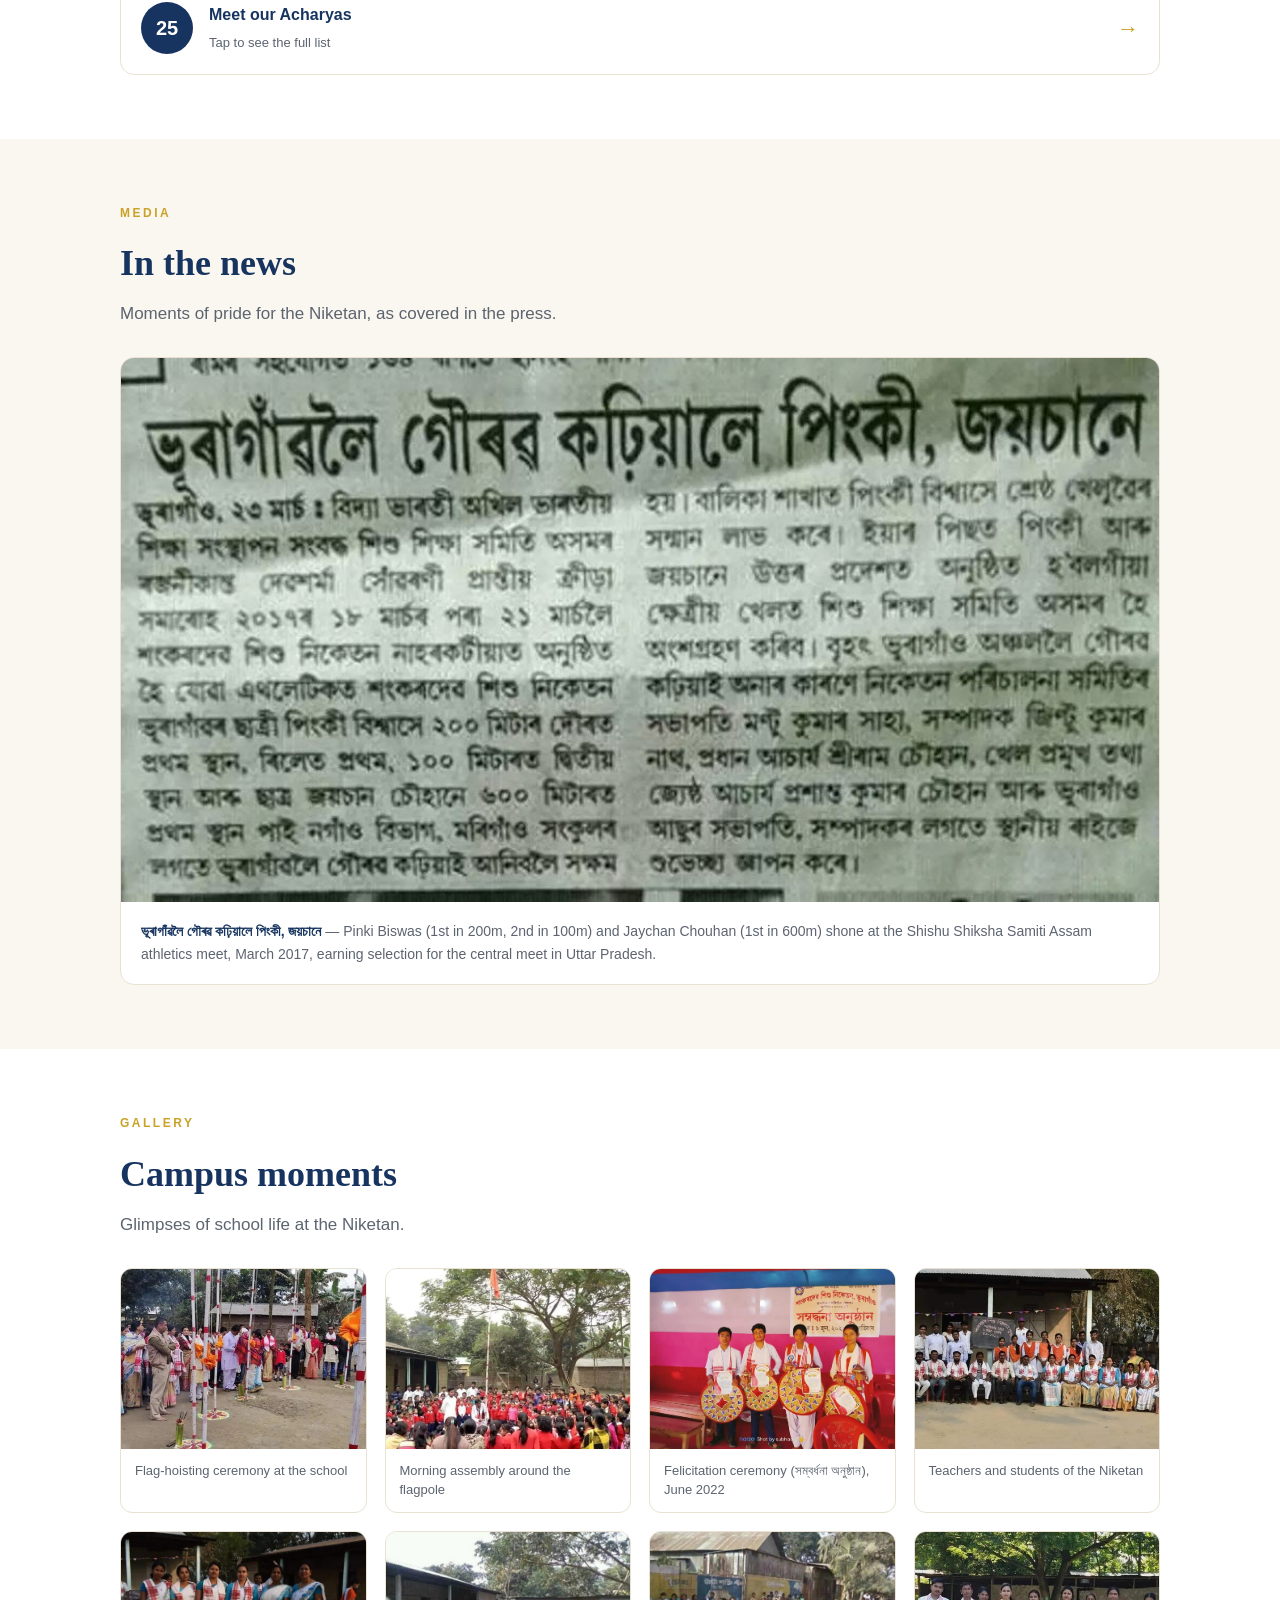
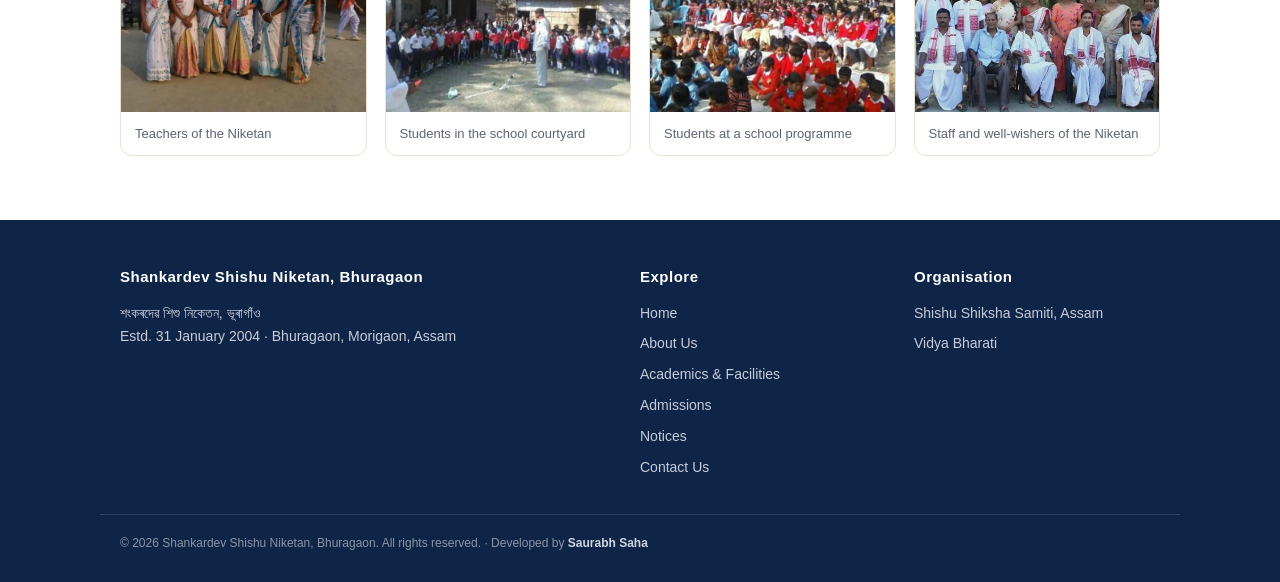
==== commit 778df450: "Google Translate: about.html" ====
--- a/about.html
+++ b/about.html
@@ -22,7 +22,7 @@
         <span class="as">শংকৰদেৱ শিশু নিকেতন, ভূৰাগাঁও</span>
       </span>
     </a>
-    <select id="langSel" aria-label="Language"><option value="en">English</option><option value="as">অসমীয়া</option><option value="bn">বাংলা</option><option value="hi">हिन्दी</option></select>
+    <div id="google_translate_element"></div>
     <button id="menuBtn" aria-label="Menu"><span></span><span></span><span></span></button>
     <nav id="nav">
       <a href="index.html" data-i18n="nav_home">Home</a>
@@ -257,6 +257,9 @@
   document.addEventListener('keydown', function(e){ if(e.key === 'Escape' && !modal.hidden) close(); });
 })();
 </script>
-<script src="i18n.js"></script>
+<script>
+function googleTranslateElementInit(){new google.translate.TranslateElement({pageLanguage:"en",includedLanguages:"as,bn,hi",layout:google.translate.TranslateElement.InlineLayout.SIMPLE,autoDisplay:false},"google_translate_element");}
+</script>
+<script src="//translate.google.com/translate_a/element.js?cb=googleTranslateElementInit"></script>
 </body>
 </html>
--- a/styles.css
+++ b/styles.css
@@ -264,4 +264,8 @@
 
 .beta-badge{display:inline-block;font-family:system-ui,sans-serif;font-size:10px;font-weight:800;letter-spacing:1.2px;color:#fff;background:#c9a227;border-radius:6px;padding:3px 8px;margin-left:8px;vertical-align:2px;}
 
-#langSel{border:1px solid var(--line);border-radius:8px;padding:7px 6px;font-size:13px;font-weight:600;color:var(--navy);background:#fff;margin-right:10px;max-width:110px;}
+#google_translate_element{margin-right:10px;}
+#google_translate_element .goog-te-gadget{font-size:0;}
+#google_translate_element .goog-te-gadget .goog-te-combo{border:1px solid var(--line);border-radius:8px;padding:6px;font-size:13px;color:var(--navy);background:#fff;margin:0;}
+.goog-te-banner-frame{display:none !important;}
+body{top:0 !important;}
